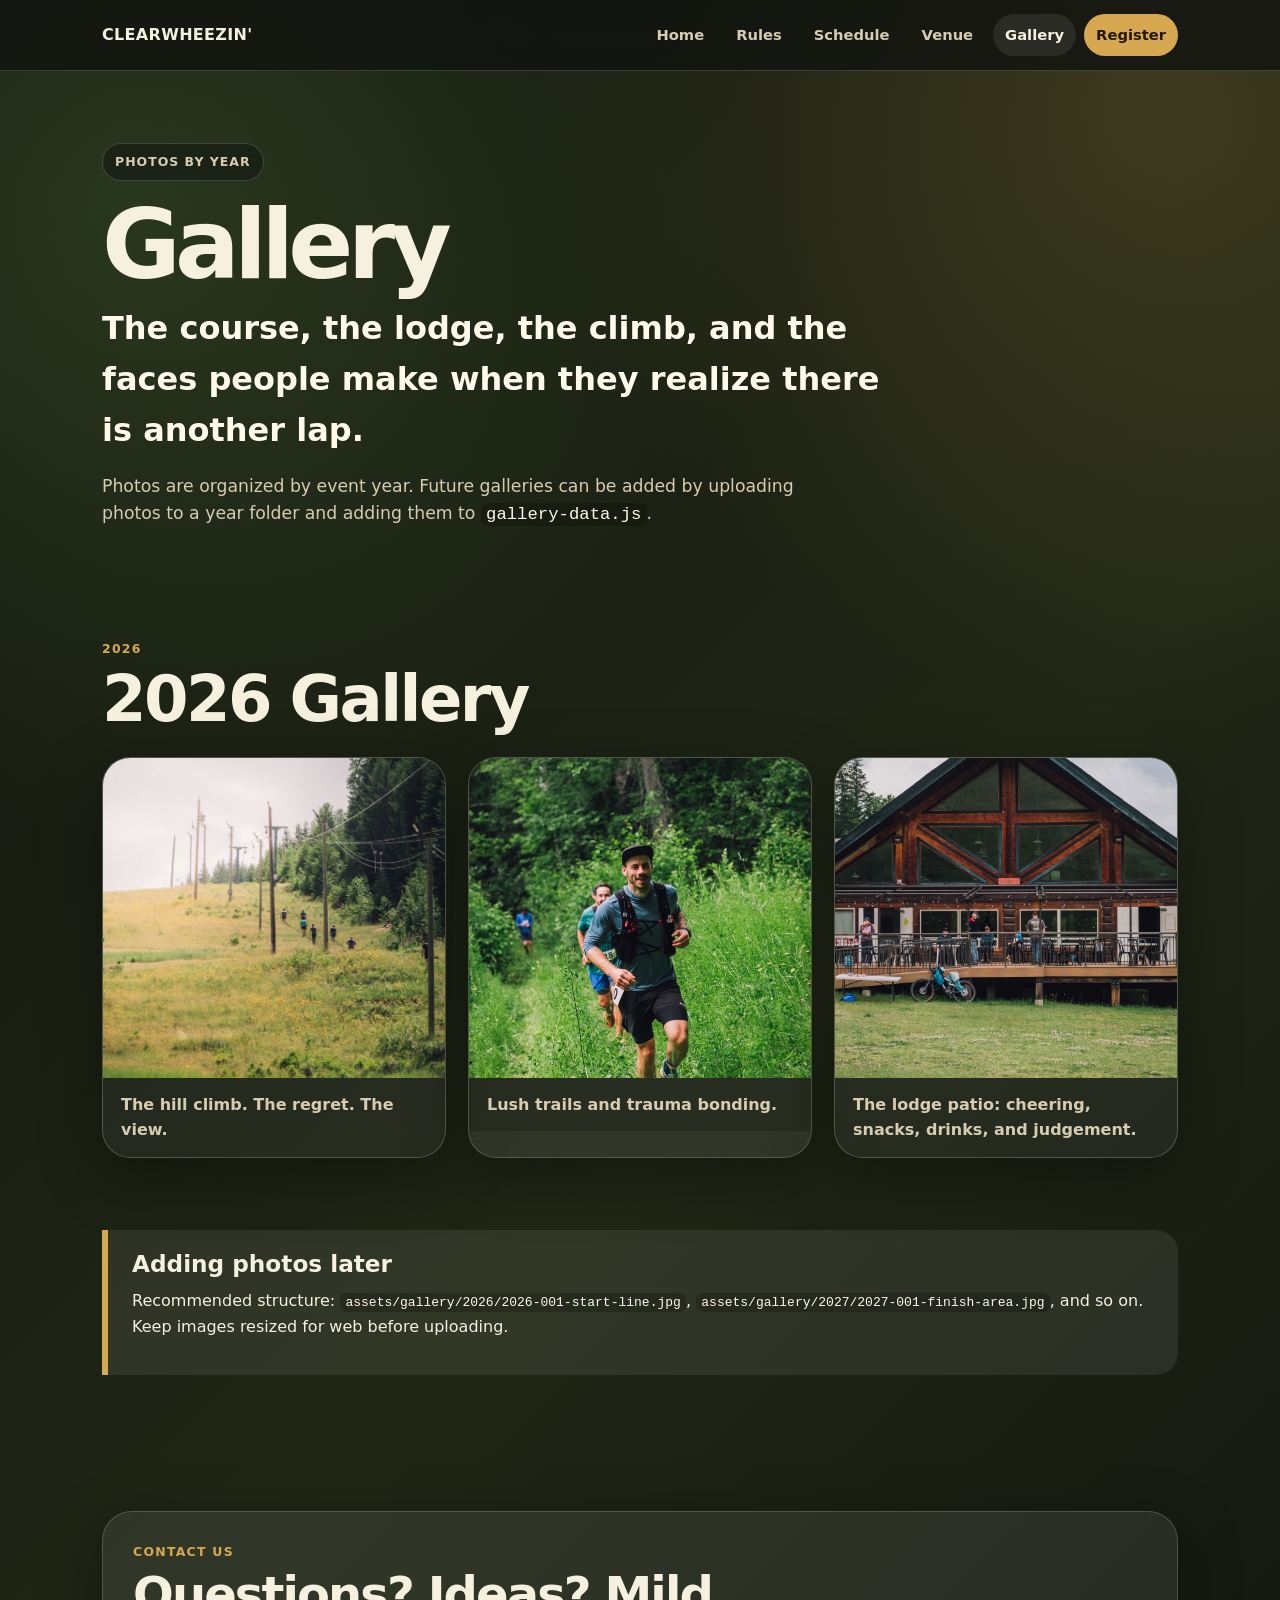
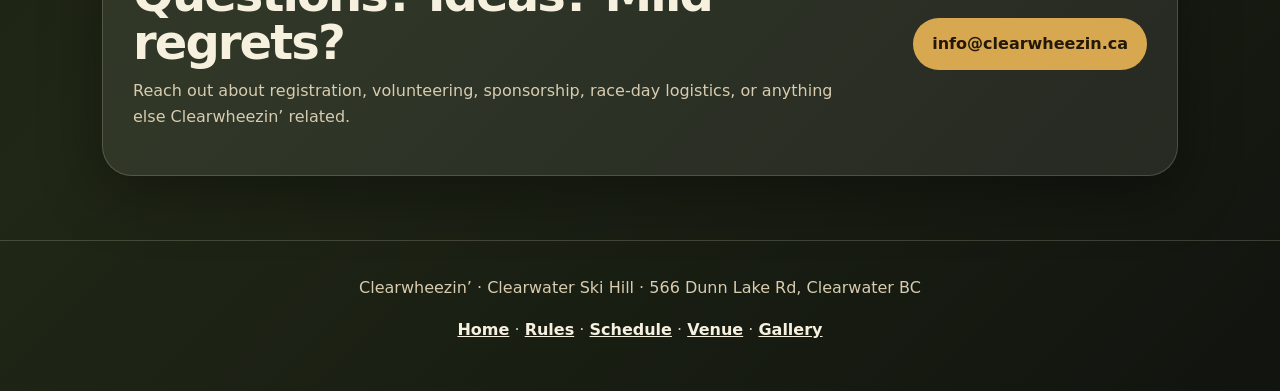
==== gallery.html @ d47d6112 "May 6 2026 Update Added Gallery and Contact detail" ====
<!doctype html>
<html lang="en">
<head>
  <meta charset="utf-8">
  <meta name="viewport" content="width=device-width, initial-scale=1">
  <title>Gallery | Clearwheezin' 2026</title>
  <meta name="description" content="Photo gallery for Clearwheezin' at the Clearwater Ski Hill.">
  <link rel="stylesheet" href="styles.css">
</head>
<body>
  <header class="site-header">
    <nav class="nav" aria-label="Main navigation">
      <a class="brand" href="index.html">Clearwheezin'</a>
      <div class="nav-links">
        <a href="index.html">Home</a>
        <a href="rules.html">Rules</a>
        <a href="schedule.html">Schedule</a>
        <a href="venue.html">Venue</a>
        <a class="active" href="gallery.html">Gallery</a>
        <a class="register-small" href="https://docs.google.com/forms/d/e/1FAIpQLSf0vnquG6fOo9L4sW3HJ0bSzp4sh94oVX1bUGzyTu4oOgFHUw/viewform?usp=send_form">Register</a>
      </div>
    </nav>
  </header>

  <section class="page-hero">
    <div class="kicker">Photos by Year</div>
    <h1>Gallery</h1>
    <p class="tagline">The course, the lodge, the climb, and the faces people make when they realize there is another lap.</p>
    <p class="hero-copy">Photos are organized by event year. Future galleries can be added by uploading photos to a year folder and adding them to <code>gallery-data.js</code>.</p>
  </section>

  <main>
    <div data-gallery></div>

    <section class="section">
      <div class="callout">
        <h3>Adding photos later</h3>
        <p>Recommended structure: <code>assets/gallery/2026/2026-001-start-line.jpg</code>, <code>assets/gallery/2027/2027-001-finish-area.jpg</code>, and so on. Keep images resized for web before uploading.</p>
      </div>
    </section>
  </main>

  <section class="contact-section" aria-labelledby="contact-title">
    <div class="contact-inner">
      <div>
        <div class="eyebrow">Contact Us</div>
        <h2 id="contact-title">Questions? Ideas? Mild regrets?</h2>
        <p>Reach out about registration, volunteering, sponsorship, race-day logistics, or anything else Clearwheezin’ related.</p>
      </div>
      <a class="button primary" href="mailto:info@clearwheezin.ca">info@clearwheezin.ca</a>
    </div>
  </section>

  <footer class="footer">
    <p>Clearwheezin’ · Clearwater Ski Hill · 566 Dunn Lake Rd, Clearwater BC</p>
    <p><a href="index.html">Home</a> · <a href="rules.html">Rules</a> · <a href="schedule.html">Schedule</a> · <a href="venue.html">Venue</a> · <a href="gallery.html">Gallery</a></p>
  </footer>

  <div class="lightbox" data-lightbox aria-hidden="true">
    <button class="lightbox-backdrop" data-lightbox-close aria-label="Close image preview"></button>
    <div class="lightbox-panel" role="dialog" aria-modal="true" aria-label="Gallery image preview">
      <button class="lightbox-close" data-lightbox-close aria-label="Close image preview">×</button>
      <img data-lightbox-image alt="">
      <p data-lightbox-caption></p>
    </div>
  </div>

  <script src="gallery-data.js"></script>
  <script src="gallery.js"></script>
</body>
</html>
---- styles.css ----
:root {
  --bg: #121411;
  --bg-soft: #1b2118;
  --card: #f3efe4;
  --card-soft: #fff9ea;
  --text: #f6f0df;
  --muted: #d7ccb0;
  --ink: #1c1b16;
  --green: #78a850;
  --green-dark: #4f7437;
  --gold: #d7a84f;
  --rust: #bd6b44;
  --border: rgba(246, 240, 223, 0.18);
  --shadow: 0 18px 60px rgba(0,0,0,.35);
  --max: 1120px;
}

* { box-sizing: border-box; }
html { scroll-behavior: smooth; }
body {
  margin: 0;
  font-family: Inter, ui-sans-serif, system-ui, -apple-system, BlinkMacSystemFont, "Segoe UI", sans-serif;
  background:
    radial-gradient(circle at 10% 10%, rgba(120,168,80,.22), transparent 30%),
    radial-gradient(circle at 90% 5%, rgba(215,168,79,.18), transparent 28%),
    linear-gradient(135deg, #11140f 0%, #202716 55%, #11140f 100%);
  color: var(--text);
  line-height: 1.6;
}

a { color: inherit; }
img { max-width: 100%; display: block; }

.site-header {
  position: sticky;
  top: 0;
  z-index: 20;
  backdrop-filter: blur(14px);
  background: rgba(18,20,17,.82);
  border-bottom: 1px solid var(--border);
}
.nav {
  max-width: var(--max);
  margin: 0 auto;
  padding: 14px 22px;
  display: flex;
  align-items: center;
  justify-content: space-between;
  gap: 18px;
}
.brand {
  font-weight: 900;
  letter-spacing: .02em;
  text-transform: uppercase;
  text-decoration: none;
  font-size: 1rem;
}
.nav-links { display: flex; gap: 8px; align-items: center; flex-wrap: wrap; }
.nav-links a {
  text-decoration: none;
  padding: 9px 12px;
  border-radius: 999px;
  color: var(--muted);
  font-weight: 700;
  font-size: .92rem;
}
.nav-links a:hover, .nav-links a.active {
  color: var(--text);
  background: rgba(255,255,255,.08);
}
.register-small {
  background: var(--gold) !important;
  color: #24180b !important;
}

.hero {
  position: relative;
  min-height: 78vh;
  display: grid;
  place-items: center;
  overflow: hidden;
  border-bottom: 1px solid var(--border);
}
.hero::before {
  content: "";
  position: absolute;
  inset: 0;
  background:
    linear-gradient(90deg, rgba(18,20,17,.48), rgba(18,20,17,.18), rgba(18,20,17,.50)),
    url("assets/hero.jpg") 60% center/cover;
  filter: saturate(1.08) contrast(1.05);
}
.hero::after {
  content: "";
  position: absolute;
  inset: auto -10% -18% -10%;
  height: 35%;
  background: linear-gradient(0deg, var(--bg), transparent);
}
.hero-content {
  position: relative;
  z-index: 2;
  width: min(var(--max), calc(100% - 44px));
  padding: 70px 0;
}
.kicker {
  display: inline-flex;
  gap: 8px;
  align-items: center;
  padding: 8px 12px;
  border: 1px solid var(--border);
  border-radius: 999px;
  background: rgba(18,20,17,.55);
  color: var(--muted);
  font-weight: 800;
  text-transform: uppercase;
  letter-spacing: .08em;
  font-size: .78rem;
}
h1 {
  font-size: clamp(3.4rem, 9vw, 8rem);
  line-height: .88;
  margin: 22px 0 16px;
  letter-spacing: -.06em;
}
.tagline {
  font-size: clamp(1.25rem, 3vw, 2rem);
  color: var(--card-soft);
  max-width: 780px;
  font-weight: 800;
}
.hero-copy { max-width: 720px; color: var(--muted); font-size: 1.08rem; }
.cta-row { display: flex; gap: 12px; flex-wrap: wrap; margin-top: 26px; }
.button {
  display: inline-flex;
  align-items: center;
  justify-content: center;
  min-height: 46px;
  padding: 12px 18px;
  border-radius: 999px;
  border: 1px solid var(--border);
  text-decoration: none;
  font-weight: 900;
}
.button.primary { background: var(--gold); color: #24180b; border-color: transparent; }
.button.secondary { background: rgba(255,255,255,.08); color: var(--text); }

main { max-width: var(--max); margin: 0 auto; padding: 64px 22px; }
.section { margin: 0 0 72px; }
.section-header { max-width: 780px; margin-bottom: 26px; }
.eyebrow { color: var(--gold); font-weight: 900; text-transform: uppercase; letter-spacing: .1em; font-size: .78rem; }
h2 { font-size: clamp(2rem, 5vw, 4rem); line-height: 1; margin: 8px 0 12px; letter-spacing: -.04em; }
h3 { font-size: 1.45rem; line-height: 1.2; margin: 0 0 10px; }
p { margin: 0 0 16px; }

.grid { display: grid; grid-template-columns: repeat(12, 1fr); gap: 18px; }
.card {
  grid-column: span 6;
  background: var(--card);
  color: var(--ink);
  border-radius: 28px;
  padding: 28px;
  box-shadow: var(--shadow);
  position: relative;
  overflow: hidden;
}
.card.dark {
  background: rgba(255,255,255,.08);
  color: var(--text);
  border: 1px solid var(--border);
}
.card.full { grid-column: 1 / -1; }
.stat-card {
  grid-column: span 4;
  background: linear-gradient(135deg, var(--green-dark), #26351e);
  border: 1px solid var(--border);
  border-radius: 28px;
  padding: 24px;
  box-shadow: var(--shadow);
}
.stat { font-size: clamp(2rem, 5vw, 3.6rem); line-height: 1; font-weight: 950; letter-spacing: -.06em; color: var(--gold); }
.stat-label { color: var(--muted); font-weight: 800; margin-top: 8px; }

.image-card { padding: 0; overflow: hidden; }
.image-card img { width: 100%; height: 100%; object-fit: cover; min-height: 320px; }
.caption { padding: 14px 18px; font-size: .92rem; color: var(--muted); background: rgba(0,0,0,.2); }

.callout {
  border-left: 6px solid var(--gold);
  padding: 20px 24px;
  background: rgba(255,255,255,.08);
  border-radius: 0 22px 22px 0;
  color: var(--text);
}

.page-hero {
  max-width: var(--max);
  margin: 0 auto;
  padding: 72px 22px 30px;
}
.page-hero h1 { font-size: clamp(3rem, 8vw, 6rem); }

.rule-list, .schedule-list { display: grid; gap: 14px; }
.rule-item, .schedule-item {
  background: var(--card);
  color: var(--ink);
  border-radius: 24px;
  padding: 22px;
  box-shadow: var(--shadow);
}
.rule-item ul, .rule-item ol { margin-bottom: 0; }
.schedule-item { display: grid; grid-template-columns: 150px 1fr; gap: 18px; align-items: start; }
.time { font-weight: 950; color: var(--green-dark); }
.date-band {
  margin: 34px 0 14px;
  color: var(--gold);
  font-weight: 950;
  text-transform: uppercase;
  letter-spacing: .08em;
}

.map-link {
  display: inline-flex;
  margin-top: 6px;
  color: var(--ink);
  font-weight: 900;
}

.footer {
  border-top: 1px solid var(--border);
  padding: 34px 22px;
  color: var(--muted);
  text-align: center;
}
.footer a { color: var(--text); font-weight: 800; }

@media (max-width: 760px) {
  .nav { align-items: flex-start; flex-direction: column; }
  .nav-links { width: 100%; }
  .card, .stat-card { grid-column: 1 / -1; }
  .schedule-item { grid-template-columns: 1fr; }
  .hero { min-height: 72vh; }
}


.contact-section {
  max-width: var(--max);
  margin: 0 auto 64px;
  padding: 0 22px;
}
.contact-inner {
  display: grid;
  grid-template-columns: 1fr auto;
  align-items: center;
  gap: 24px;
  padding: 30px;
  border: 1px solid var(--border);
  border-radius: 30px;
  background: rgba(255,255,255,.08);
  box-shadow: var(--shadow);
}
.contact-inner h2 {
  font-size: clamp(1.8rem, 4vw, 3rem);
}
.contact-inner p {
  color: var(--muted);
  max-width: 720px;
}

code {
  color: var(--card-soft);
  background: rgba(0,0,0,.22);
  padding: .12rem .32rem;
  border-radius: .35rem;
}

.gallery-year {
  margin: 0 0 72px;
}
.gallery-grid {
  display: grid;
  grid-template-columns: repeat(12, 1fr);
  gap: 22px;
}
.gallery-item {
  grid-column: span 4;
  margin: 0;
  background: rgba(255,255,255,.08);
  border: 1px solid var(--border);
  border-radius: 28px;
  overflow: hidden;
  box-shadow: var(--shadow);
}
.gallery-item a {
  display: block;
  text-decoration: none;
}
.gallery-item img {
  width: 100%;
  height: 320px;
  object-fit: cover;
  transition: transform .22s ease, filter .22s ease;
}
.gallery-item:hover img {
  transform: scale(1.035);
  filter: saturate(1.08) contrast(1.04);
}
.gallery-item figcaption {
  padding: 14px 18px;
  color: var(--muted);
  font-weight: 700;
  background: rgba(0,0,0,.18);
}

.lightbox {
  position: fixed;
  inset: 0;
  z-index: 100;
  display: none;
  place-items: center;
  padding: 22px;
}
.lightbox.is-open { display: grid; }
.lightbox-backdrop {
  position: absolute;
  inset: 0;
  border: 0;
  background: rgba(0,0,0,.82);
  cursor: pointer;
}
.lightbox-panel {
  position: relative;
  width: min(1100px, 100%);
  max-height: 92vh;
  background: var(--bg);
  border: 1px solid var(--border);
  border-radius: 24px;
  overflow: hidden;
  box-shadow: var(--shadow);
}
.lightbox-panel img {
  width: 100%;
  max-height: 78vh;
  object-fit: contain;
  background: #050605;
}
.lightbox-panel p {
  margin: 0;
  padding: 14px 18px 18px;
  color: var(--muted);
}
.lightbox-close {
  position: absolute;
  top: 12px;
  right: 12px;
  z-index: 2;
  width: 42px;
  height: 42px;
  border: 1px solid var(--border);
  border-radius: 999px;
  background: rgba(18,20,17,.84);
  color: var(--text);
  font-size: 1.8rem;
  line-height: 1;
  cursor: pointer;
}

@media (max-width: 900px) {
  .gallery-item { grid-column: span 6; }
  .contact-inner { grid-template-columns: 1fr; }
}

@media (max-width: 640px) {
  .gallery-item { grid-column: 1 / -1; }
  .gallery-item img { height: 260px; }
}
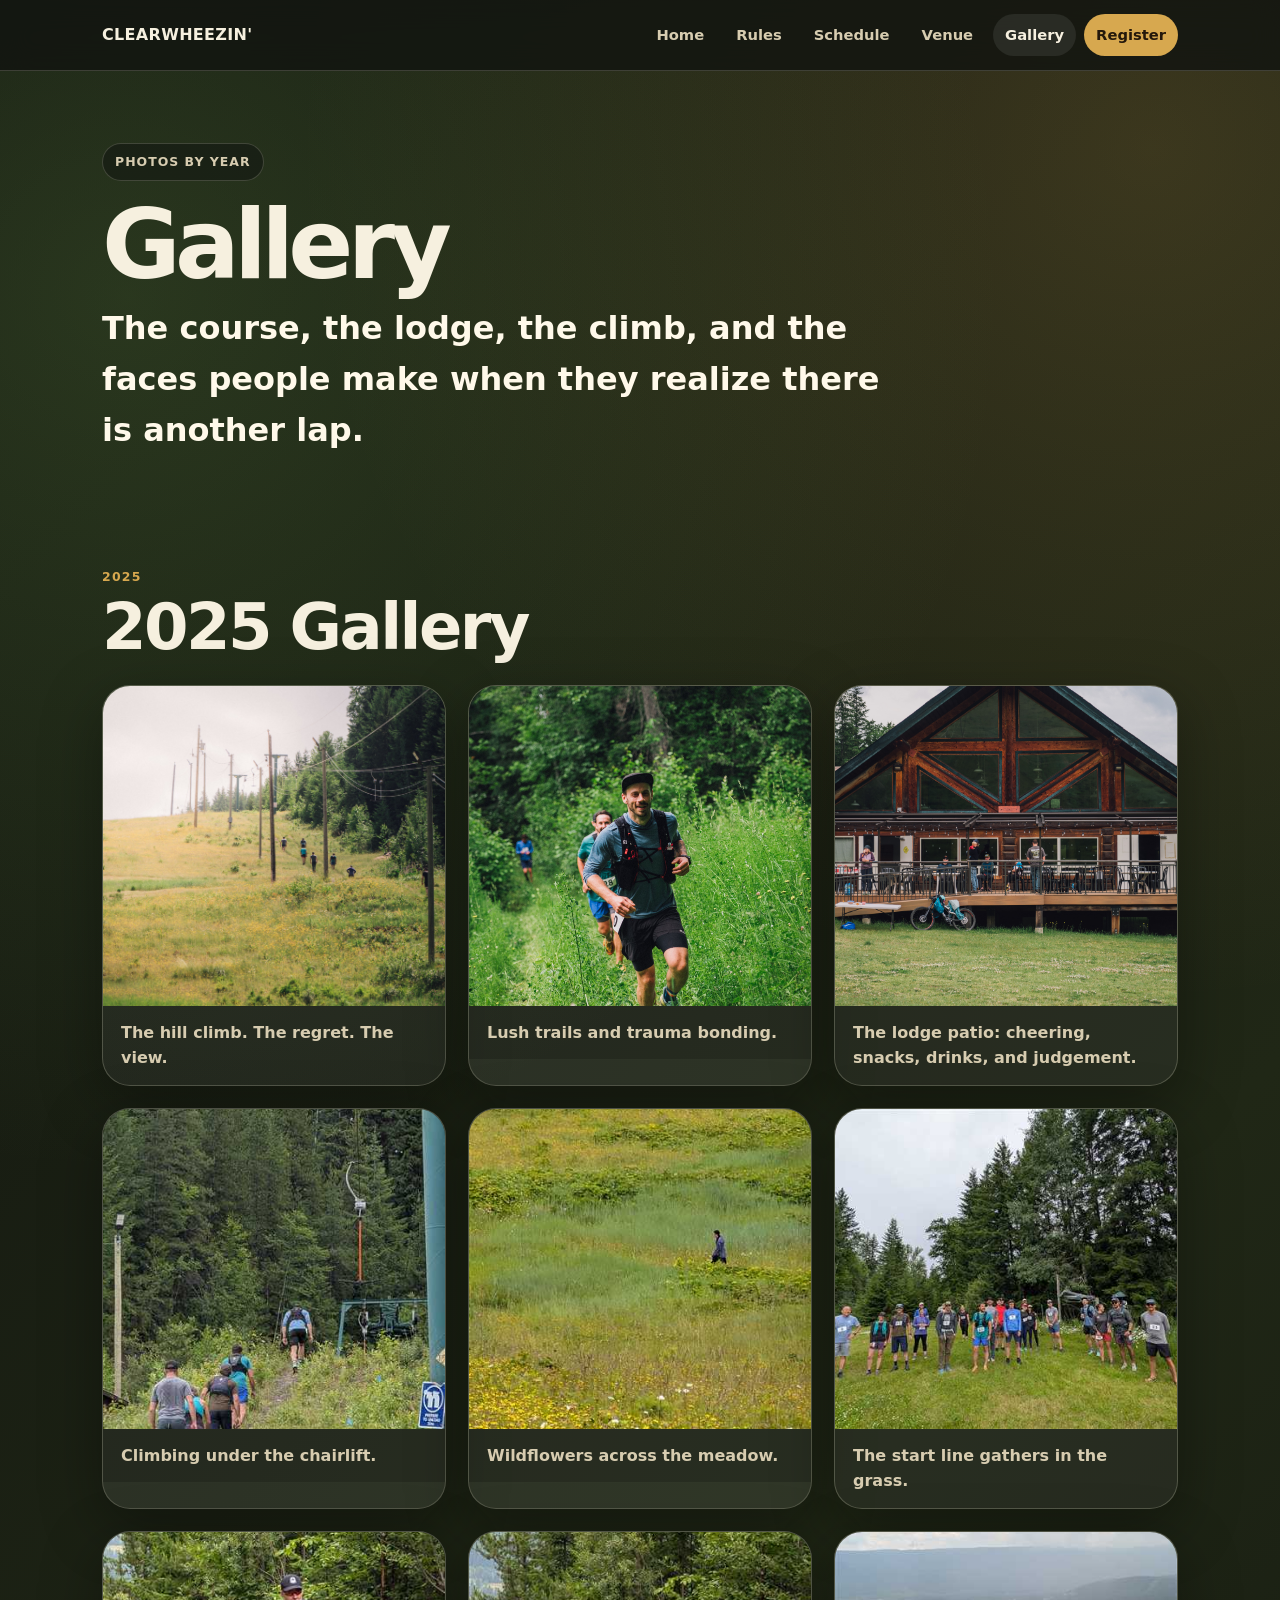
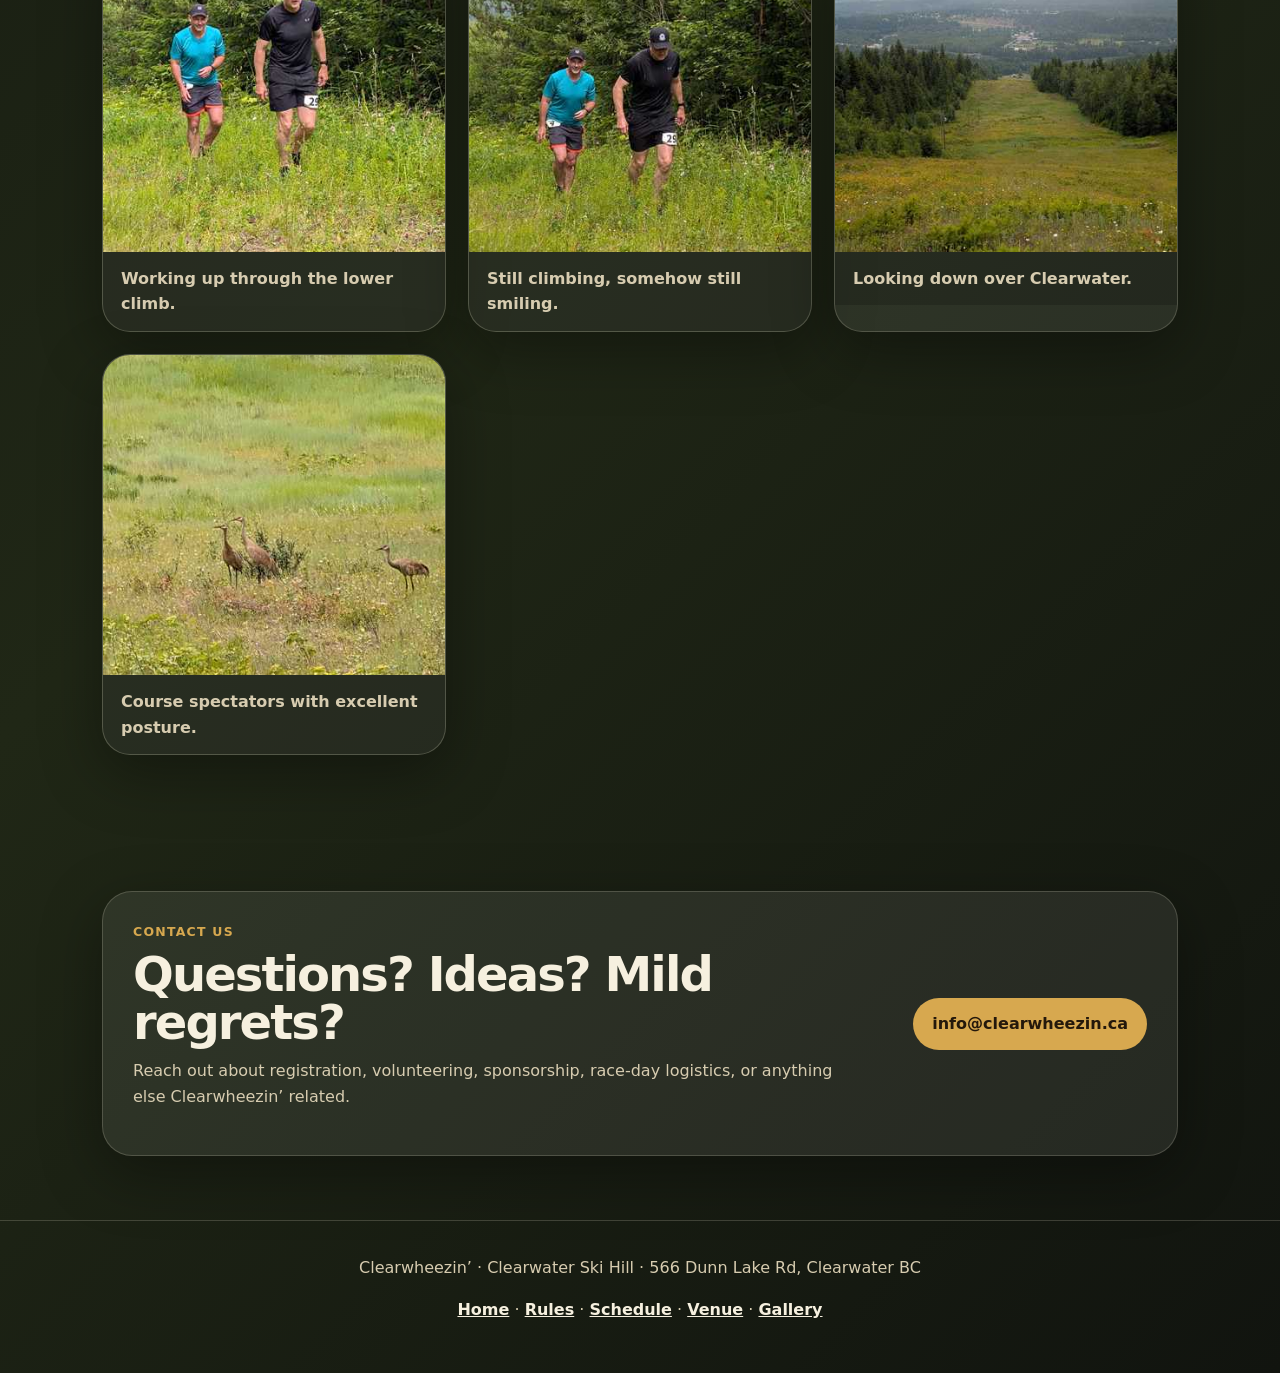
==== commit 9491d74a: "Update gallery to 2025 photos" ====
--- a/gallery.html
+++ b/gallery.html
@@ -26,18 +26,22 @@
     <div class="kicker">Photos by Year</div>
     <h1>Gallery</h1>
     <p class="tagline">The course, the lodge, the climb, and the faces people make when they realize there is another lap.</p>
+    <!--
     <p class="hero-copy">Photos are organized by event year. Future galleries can be added by uploading photos to a year folder and adding them to <code>gallery-data.js</code>.</p>
+    -->
   </section>
 
   <main>
     <div data-gallery></div>
 
+    <!--
     <section class="section">
       <div class="callout">
         <h3>Adding photos later</h3>
         <p>Recommended structure: <code>assets/gallery/2026/2026-001-start-line.jpg</code>, <code>assets/gallery/2027/2027-001-finish-area.jpg</code>, and so on. Keep images resized for web before uploading.</p>
       </div>
     </section>
+    -->
   </main>
 
   <section class="contact-section" aria-labelledby="contact-title">
